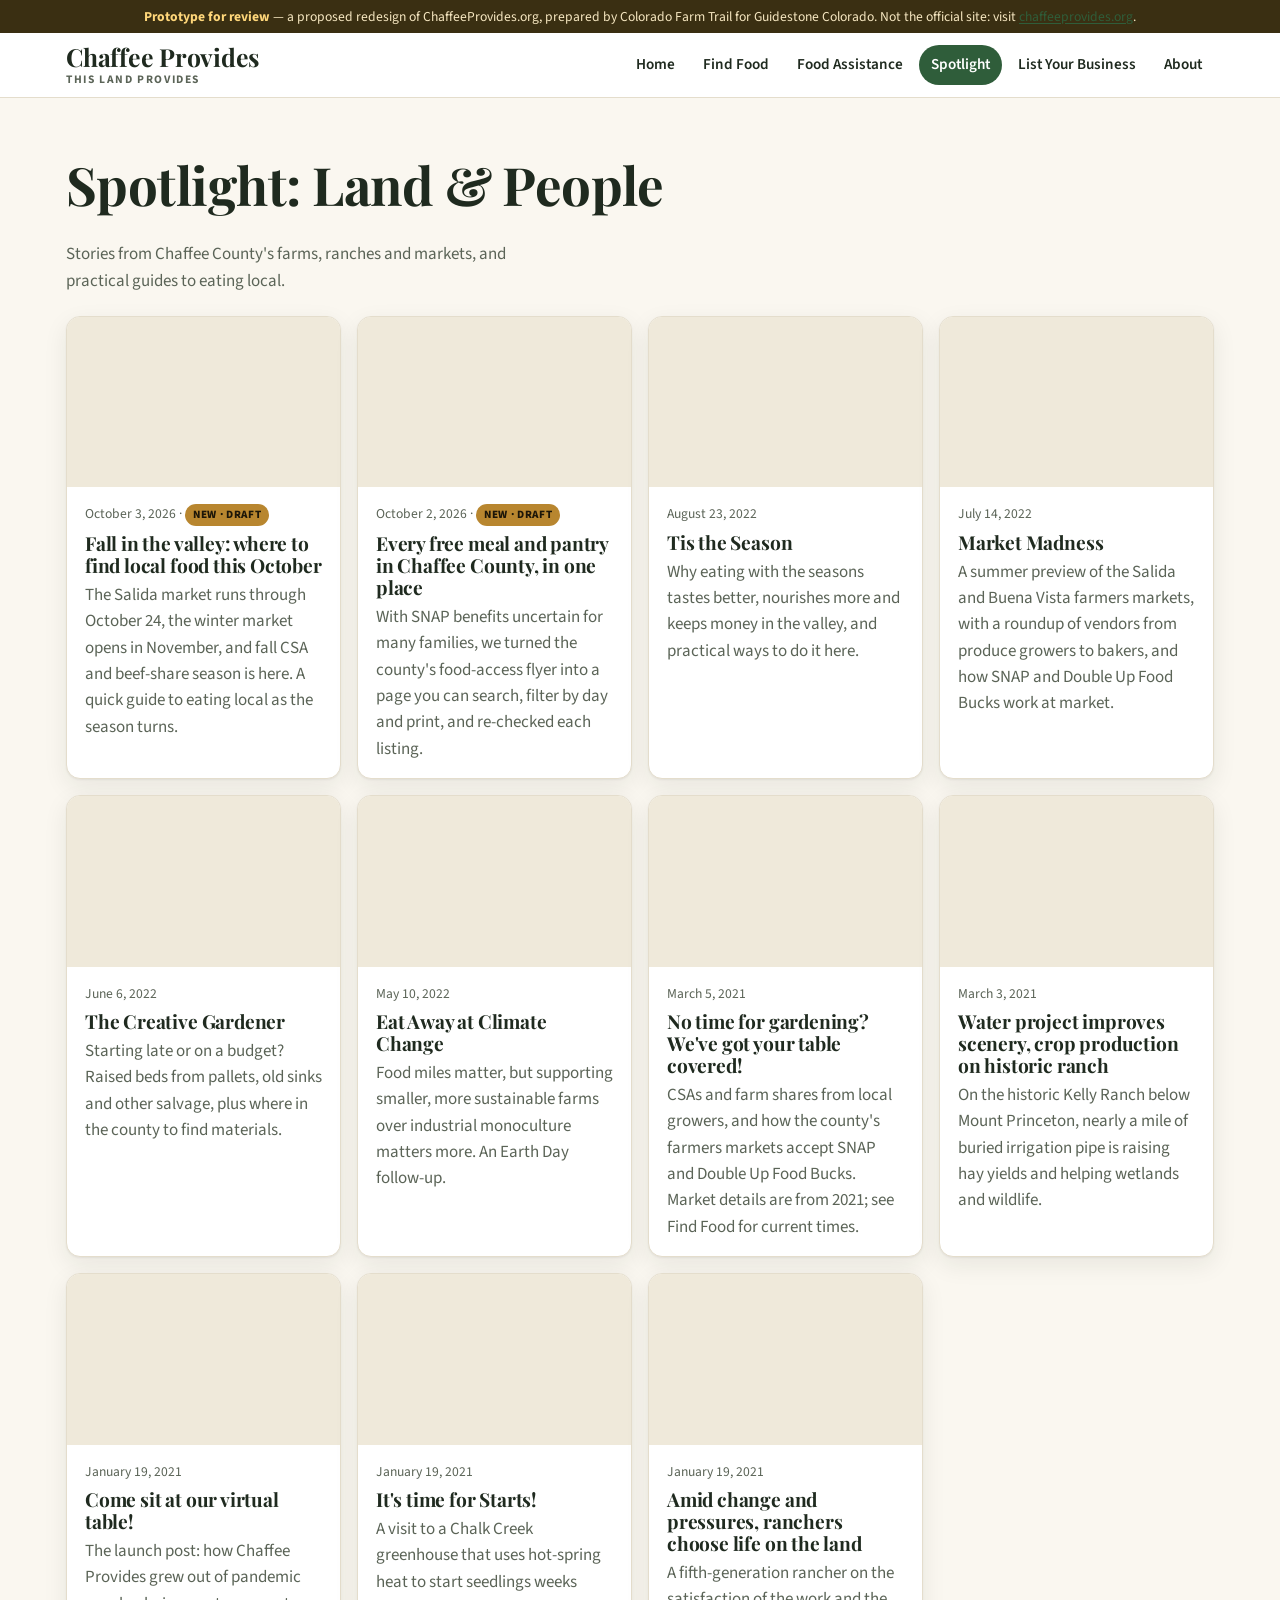
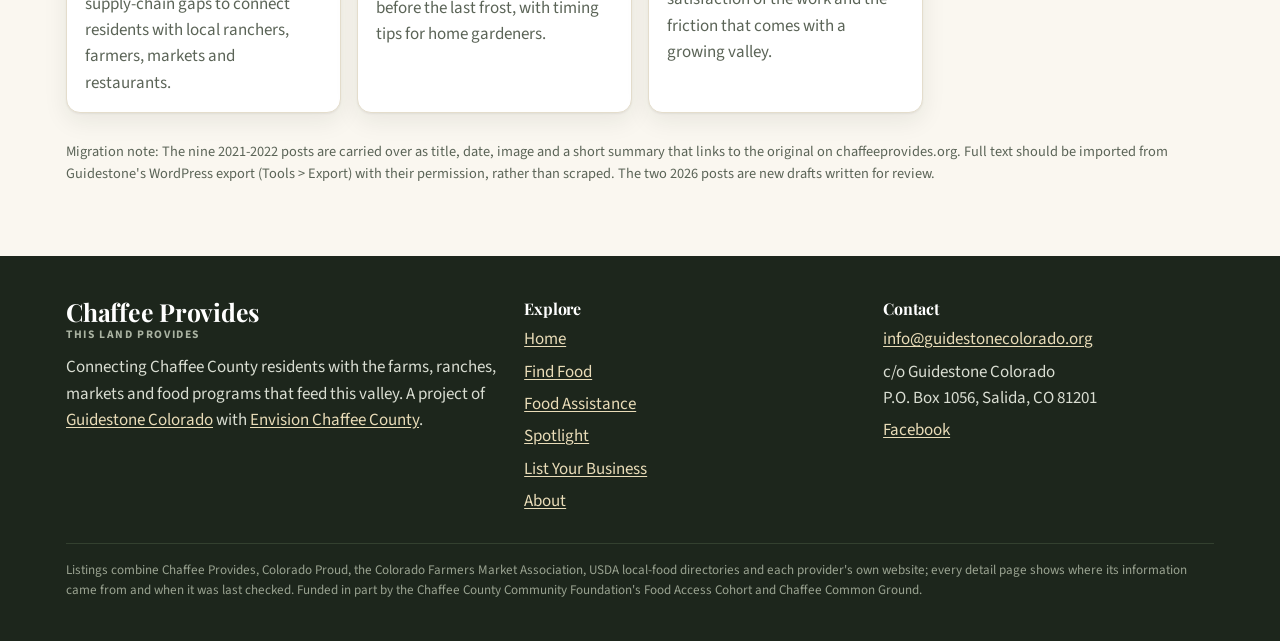
==== spotlight/index.html @ 0f8ee428 "Publish Chaffee Provides redesign prototype for review Copy of chaffee-provides/ from dbrown-creator" ====
<!doctype html>
<html lang="en" data-root="..">
<head>
<meta name="robots" content="noindex, nofollow">
<meta charset="utf-8">
<meta name="viewport" content="width=device-width, initial-scale=1">
<title>Spotlight: Land &amp; People · Chaffee Provides</title>
<meta name="description" content="Stories about Chaffee County's farms, ranches, markets and the people who feed the valley.">
<link rel="preconnect" href="https://fonts.googleapis.com"><link rel="preconnect" href="https://fonts.gstatic.com" crossorigin>
<link href="https://fonts.googleapis.com/css2?family=Playfair+Display:wght@600;700&family=Source+Sans+3:wght@400;600;700;800&display=swap" rel="stylesheet">
<link rel="stylesheet" href="../assets/site.css">
</head>
<body data-page="spotlight/index.html">
<div id="site-header"></div>
<main id="main">
  <section class="block">
    <div class="wrap">
      <div class="section-head"><div><h1>Spotlight: Land &amp; People</h1>
        <p>Stories from Chaffee County's farms, ranches and markets, and practical guides to eating local.</p></div></div>
      <div class="grid cols-3" id="posts"></div>
      <p class="muted" style="margin-top:28px;font-size:.9rem" id="note"></p>
    </div>
  </section>
</main>
<div id="site-footer"></div>
<script src="../assets/app.js"></script>
<script>
CP.load("posts").then(function(d){
  var esc = CP.esc;
  document.getElementById("posts").innerHTML = d.posts.map(function(p){
    return '<article class="card"><a class="post-card" href="post.html?slug='+encodeURIComponent(p.slug)+'">'
      + '<div class="img" role="img" aria-label="'+esc(p.alt)+'" style="background-image:url(\''+esc(p.image)+'\')"></div>'
      + '<div class="body"><div class="meta">'+esc(CP.fmtDate(p.date))+(p.draft ? ' · <span class="badge-new">New · draft</span>' : '')+'</div>'
      + '<h3>'+esc(p.title)+'</h3><p class="muted" style="margin:0">'+esc(p.excerpt)+'</p></div></a></article>';
  }).join("");
  document.getElementById("note").textContent = "Migration note: " + d.migration_note;
});
</script>
</body>
</html>
---- assets/site.css ----
/* Chaffee Provides — draft redesign. Tokens first; dark mode follows the OS. */
:root{
  --bg:#faf7f0; --bg-2:#f2ede1; --card:#ffffff; --ink:#1f2a1f; --muted:#5b6457;
  --line:#e4ddcc; --chip:#efe9da; --shadow:0 1px 2px rgba(31,42,31,.06),0 8px 24px rgba(31,42,31,.08);
  --green:#2f5d3a; --green-2:#3f7a4c; --on-green:#ffffff; --wheat:#b8862f; --rust:#a94f28;
  --sky:#4d82a3; --slate:#5b6b8c; --focus:#c8963e;
  --t-farm:#2f6b3c; --t-market:#a8761d; --t-assistance:#a94f28; --t-dining:#5b6b8c; --t-community:#3f7f9c;
  --radius:14px; --max:1180px;
  --serif:"Playfair Display", Georgia, "Times New Roman", serif;
  --sans:"Source Sans 3", system-ui, -apple-system, "Segoe UI", sans-serif;
}
@media (prefers-color-scheme: dark){
  :root{
    --bg:#121611; --bg-2:#181e17; --card:#1c231b; --ink:#ebe8df; --muted:#a4ab9d;
    --line:#2c3529; --chip:#252e23; --shadow:0 1px 2px rgba(0,0,0,.4),0 8px 24px rgba(0,0,0,.35);
    --green:#7fb88a; --green-2:#94c79e; --on-green:#0f1410; --wheat:#d9ad5c; --rust:#e08a62;
    --sky:#7fb3d1; --slate:#9aa8c6;
    --t-farm:#7fb88a; --t-market:#d9ad5c; --t-assistance:#e08a62; --t-dining:#9aa8c6; --t-community:#7fb3d1;
  }
}
*{ box-sizing:border-box; }
html{ -webkit-text-size-adjust:100%; }
body{ margin:0; background:var(--bg); color:var(--ink); font:17px/1.55 var(--sans); }
img{ max-width:100%; display:block; }
a{ color:var(--green); text-underline-offset:2px; }
a:hover{ color:var(--green-2); }
:focus-visible{ outline:3px solid var(--focus); outline-offset:2px; border-radius:6px; }
h1,h2,h3{ font-family:var(--serif); line-height:1.15; letter-spacing:-.01em; margin:0 0 .5em; }
h1{ font-size:clamp(2rem,4.5vw,3.3rem); }
h2{ font-size:clamp(1.5rem,3vw,2.1rem); }
h3{ font-size:1.2rem; }
p{ margin:0 0 1em; }
.wrap{ max-width:var(--max); margin:0 auto; padding:0 16px; }
.muted{ color:var(--muted); }
.sr-only{ position:absolute; width:1px; height:1px; overflow:hidden; clip:rect(0 0 0 0); white-space:nowrap; }
.skip{ position:absolute; left:-999px; top:8px; background:var(--card); padding:8px 12px; z-index:2000; }
.skip:focus{ left:8px; }

/* Draft banner */
.draft{ background:#3a2f12; color:#f6e7c1; font-size:.85rem; text-align:center; padding:6px 16px; }
.draft strong{ color:#ffd77a; }

/* Header */
.site-header{ background:var(--card); border-bottom:1px solid var(--line); position:sticky; top:0; z-index:1000; }
.site-header .wrap{ display:flex; align-items:center; gap:20px; min-height:64px; }
.brand{ display:flex; flex-direction:column; text-decoration:none; color:var(--ink); line-height:1; }
.brand .name{ font-family:var(--serif); font-size:1.55rem; font-weight:700; letter-spacing:-.01em; }
.brand .tag{ font-size:.72rem; text-transform:uppercase; letter-spacing:.14em; color:var(--muted); margin-top:4px; }
.nav{ margin-left:auto; display:flex; gap:4px; flex-wrap:wrap; }
.nav a{ text-decoration:none; color:var(--ink); padding:8px 12px; border-radius:999px; font-weight:600; font-size:.95rem; }
.nav a:hover{ background:var(--chip); }
.nav a[aria-current="page"]{ background:var(--green); color:var(--on-green); }
.menu-btn{ display:none; margin-left:auto; background:none; border:1px solid var(--line); color:var(--ink);
  border-radius:10px; padding:8px 12px; font:inherit; font-weight:600; cursor:pointer; }
@media (max-width:860px){
  .menu-btn{ display:block; }
  .nav{ display:none; position:absolute; left:0; right:0; top:100%; background:var(--card); border-bottom:1px solid var(--line);
    flex-direction:column; padding:8px 16px 16px; }
  .nav.open{ display:flex; }
  .nav a{ padding:12px; }
}

/* Buttons + chips */
.btn{ display:inline-flex; align-items:center; gap:8px; padding:11px 18px; border-radius:999px; font-weight:700;
  text-decoration:none; border:1px solid transparent; cursor:pointer; font:inherit; font-weight:700; }
.btn-primary{ background:var(--green); color:var(--on-green); }
.btn-primary:hover{ background:var(--green-2); color:var(--on-green); }
.btn-ghost{ background:transparent; color:var(--ink); border-color:var(--line); }
.btn-ghost:hover{ background:var(--chip); color:var(--ink); }
.chip{ display:inline-flex; align-items:center; gap:6px; padding:6px 12px; border-radius:999px; background:var(--chip);
  color:var(--ink); border:1px solid transparent; font:inherit; font-size:.9rem; font-weight:600; cursor:pointer; white-space:nowrap; }
.chip[aria-pressed="true"]{ background:var(--green); color:var(--on-green); }
.chip .dot{ width:9px; height:9px; border-radius:50%; flex:0 0 9px; }
.tag{ display:inline-block; font-size:.75rem; font-weight:700; letter-spacing:.04em; text-transform:uppercase; }
.pill{ display:inline-block; font-size:.78rem; font-weight:700; padding:2px 9px; border-radius:999px; background:var(--chip); color:var(--muted); }
.pill.ok{ background:color-mix(in srgb, var(--green) 16%, transparent); color:var(--green); }
.pill.warn{ background:color-mix(in srgb, var(--wheat) 22%, transparent); color:var(--wheat); }

/* Hero */
.hero{ position:relative; color:#fff; background:#2b3a2a center/cover no-repeat; }
.hero::before{ content:""; position:absolute; inset:0; background:linear-gradient(180deg,rgba(15,22,14,.35),rgba(15,22,14,.72)); }
.hero .wrap{ position:relative; padding:88px 16px 72px; }
.hero h1{ color:#fff; max-width:14ch; }
.hero p.lede{ font-size:1.2rem; max-width:44ch; color:#eef0e8; }
.search-bar{ display:flex; gap:8px; max-width:560px; margin-top:22px; background:var(--card); padding:6px; border-radius:999px; box-shadow:var(--shadow); }
.search-bar input{ flex:1; border:0; background:transparent; font:inherit; color:var(--ink); padding:8px 14px; min-width:0; }
.search-bar input:focus{ outline:none; }
.hero .notice{ margin-top:22px; max-width:640px; background:rgba(255,255,255,.12); border:1px solid rgba(255,255,255,.25);
  border-radius:12px; padding:12px 16px; font-size:.95rem; }
.hero .notice a{ color:#ffe3a3; }

/* Sections */
section.block{ padding:56px 0; }
section.block.alt{ background:var(--bg-2); }
.section-head{ display:flex; align-items:end; justify-content:space-between; gap:16px; margin-bottom:22px; flex-wrap:wrap; }
.section-head p{ margin:0; color:var(--muted); max-width:60ch; }
.grid{ display:grid; gap:16px; }
.grid.cols-3{ grid-template-columns:repeat(auto-fill,minmax(260px,1fr)); }
.grid.cols-4{ grid-template-columns:repeat(auto-fill,minmax(200px,1fr)); }
.card{ background:var(--card); border:1px solid var(--line); border-radius:var(--radius); box-shadow:var(--shadow); overflow:hidden; }
.card .body{ padding:16px 18px; }
.tile{ display:flex; flex-direction:column; gap:6px; padding:18px; text-decoration:none; color:var(--ink);
  background:var(--card); border:1px solid var(--line); border-radius:var(--radius); transition:transform .12s, box-shadow .12s; }
.tile:hover{ transform:translateY(-2px); box-shadow:var(--shadow); color:var(--ink); }
.tile .emoji{ font-size:1.7rem; }
.tile strong{ font-size:1.05rem; }
.tile span.count{ color:var(--muted); font-size:.9rem; }

/* Post cards */
.post-card{ display:flex; flex-direction:column; text-decoration:none; color:var(--ink); height:100%; }
.post-card .img{ aspect-ratio:16/10; background:var(--chip) center/cover no-repeat; }
.post-card .body{ display:flex; flex-direction:column; gap:6px; flex:1; }
.post-card h3{ margin:0; }
.post-card .meta{ font-size:.85rem; color:var(--muted); }
.post-card:hover h3{ color:var(--green); }
.badge-new{ display:inline-block; background:var(--wheat); color:#1c1608; font-size:.7rem; font-weight:800; letter-spacing:.06em;
  text-transform:uppercase; padding:2px 8px; border-radius:999px; }

/* Events list */
.events{ list-style:none; margin:0; padding:0; display:grid; gap:10px; }
.events li{ display:flex; gap:14px; align-items:flex-start; background:var(--card); border:1px solid var(--line); border-radius:12px; padding:12px 14px; }
.events .when{ flex:0 0 auto; min-width:92px; font-weight:800; color:var(--green); font-size:.9rem; }
.events .what strong{ display:block; }
.events .what span{ color:var(--muted); font-size:.92rem; }

/* Find-food layout */
.finder{ display:grid; grid-template-columns:380px 1fr; height:calc(100vh - 64px - 31px); min-height:520px; }
.finder aside{ border-right:1px solid var(--line); background:var(--card); display:flex; flex-direction:column; min-height:0; }
.finder .filters{ padding:14px 16px; border-bottom:1px solid var(--line); display:grid; gap:10px; }
.finder .filters input[type=search], .finder .filters select{ width:100%; font:inherit; padding:9px 12px; border:1px solid var(--line);
  border-radius:10px; background:var(--bg); color:var(--ink); }
.finder .chips{ display:flex; gap:6px; flex-wrap:wrap; }
.finder .row{ display:flex; gap:14px; flex-wrap:wrap; font-size:.93rem; }
.finder .row label{ display:flex; align-items:center; gap:6px; cursor:pointer; }
.finder .count{ padding:8px 16px; font-size:.9rem; color:var(--muted); border-bottom:1px solid var(--line); display:flex; justify-content:space-between; }
.finder .list{ overflow:auto; flex:1; }
.finder #map{ height:100%; }
.result{ display:block; padding:12px 16px; border-bottom:1px solid var(--line); text-decoration:none; color:var(--ink); }
.result:hover, .result.hl{ background:var(--bg-2); color:var(--ink); }
.result strong{ display:block; font-size:1.02rem; }
.result .sub{ font-size:.88rem; color:var(--muted); }
.result .types{ display:flex; gap:8px; flex-wrap:wrap; margin-top:3px; }
.mobile-toggle{ display:none; }
@media (max-width:860px){
  .finder{ grid-template-columns:1fr; height:auto; }
  .finder aside{ border-right:0; }
  .finder .list{ max-height:none; }
  .finder .mapbox{ height:60vh; position:sticky; top:64px; }
  .finder[data-view="list"] .mapbox{ display:none; }
  .finder[data-view="map"] .list, .finder[data-view="map"] .count{ display:none; }
  .mobile-toggle{ display:flex; gap:6px; }
}

/* Map pins */
.pin{ width:28px; height:28px; border-radius:50% 50% 50% 0; transform:rotate(-45deg); display:flex; align-items:center; justify-content:center;
  border:2px solid #fff; box-shadow:0 2px 6px rgba(0,0,0,.35); }
.pin span{ transform:rotate(45deg); font-size:13px; line-height:1; }
.leaflet-popup-content-wrapper, .leaflet-popup-tip{ background:var(--card); color:var(--ink); }
.leaflet-popup-content{ margin:12px 14px; font:15px/1.45 var(--sans); }
.leaflet-popup-content h4{ margin:0 0 4px; font-family:var(--serif); font-size:1.05rem; }
.leaflet-container a.leaflet-popup-close-button{ color:var(--muted); }

/* Provider page */
.crumbs{ font-size:.9rem; color:var(--muted); margin:22px 0 8px; }
.crumbs a{ color:var(--muted); }
.provider{ display:grid; grid-template-columns:1.4fr 1fr; gap:28px; padding-bottom:56px; }
@media (max-width:860px){ .provider{ grid-template-columns:1fr; } }
.facts{ display:grid; gap:12px; margin:18px 0; }
.fact{ display:grid; grid-template-columns:28px 1fr; gap:8px; align-items:start; }
.fact .ic{ font-size:1.1rem; }
.fact .src{ display:block; font-size:.78rem; color:var(--muted); }
.fact .src a{ color:var(--muted); }
.mini-map{ height:300px; border-radius:var(--radius); border:1px solid var(--line); }
.sources{ font-size:.9rem; }
.sources li{ margin-bottom:4px; }
.notice-box{ border-left:4px solid var(--wheat); background:var(--card); padding:12px 16px; border-radius:0 10px 10px 0; margin:14px 0; }

/* Tables */
.table-wrap{ overflow-x:auto; border:1px solid var(--line); border-radius:12px; background:var(--card); }
table{ border-collapse:collapse; width:100%; font-size:.95rem; }
th, td{ text-align:left; padding:10px 14px; border-bottom:1px solid var(--line); vertical-align:top; }
th{ background:var(--bg-2); font-size:.82rem; text-transform:uppercase; letter-spacing:.05em; }
tr:last-child td{ border-bottom:0; }

/* Article */
.article{ max-width:740px; margin:0 auto; padding:24px 16px 64px; }
.article .hero-img{ border-radius:var(--radius); aspect-ratio:16/9; object-fit:cover; width:100%; margin:18px 0 24px; background:var(--chip); }
.article h2{ margin-top:1.4em; font-size:1.5rem; }
.article ul{ padding-left:1.2em; }
.article li{ margin-bottom:.4em; }
.article .meta{ color:var(--muted); font-size:.95rem; }
.callout{ background:var(--bg-2); border:1px solid var(--line); border-radius:12px; padding:14px 18px; margin:20px 0; }

/* Forms */
.form{ display:grid; gap:14px; max-width:640px; }
.form label{ display:grid; gap:6px; font-weight:600; }
.form input, .form select, .form textarea{ font:inherit; padding:10px 12px; border:1px solid var(--line); border-radius:10px; background:var(--card); color:var(--ink); }
.form fieldset{ border:1px solid var(--line); border-radius:12px; padding:12px 14px; }
.form fieldset label{ display:inline-flex; font-weight:500; margin:4px 14px 4px 0; gap:6px; }

/* Footer */
.site-footer{ background:#1d261c; color:#d9ddd2; padding:44px 0 28px; margin-top:0; }
.site-footer a{ color:#e9dcb8; }
.site-footer .cols{ display:grid; grid-template-columns:1.3fr 1fr 1fr; gap:28px; }
@media (max-width:760px){ .site-footer .cols{ grid-template-columns:1fr; } }
.site-footer .brand .name{ color:#fff; }
.site-footer .brand .tag{ color:#aab3a2; }
.site-footer ul{ list-style:none; padding:0; margin:0; display:grid; gap:6px; }
.site-footer blockquote{ margin:14px 0 0; font-family:var(--serif); font-style:italic; color:#c9cfbf; }
.site-footer .fine{ margin-top:28px; font-size:.82rem; color:#9aa391; border-top:1px solid #33402f; padding-top:16px; }
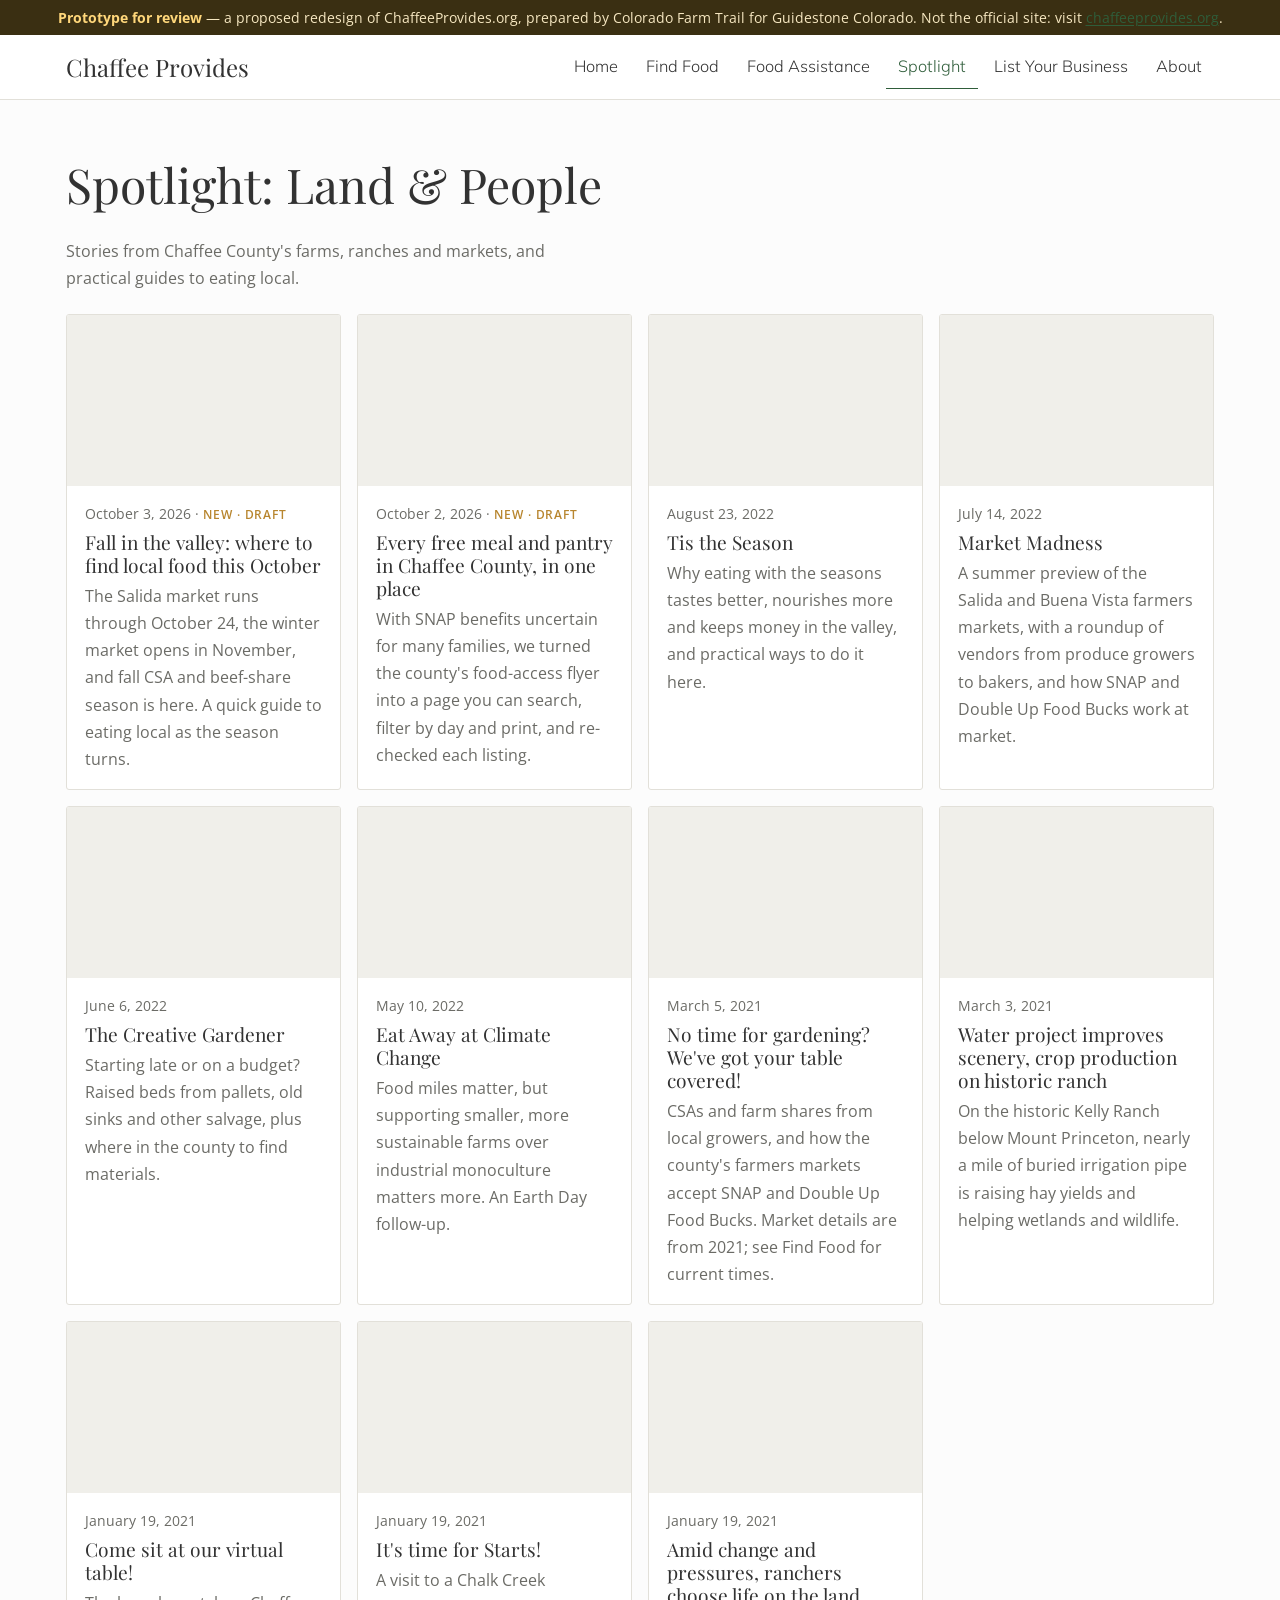
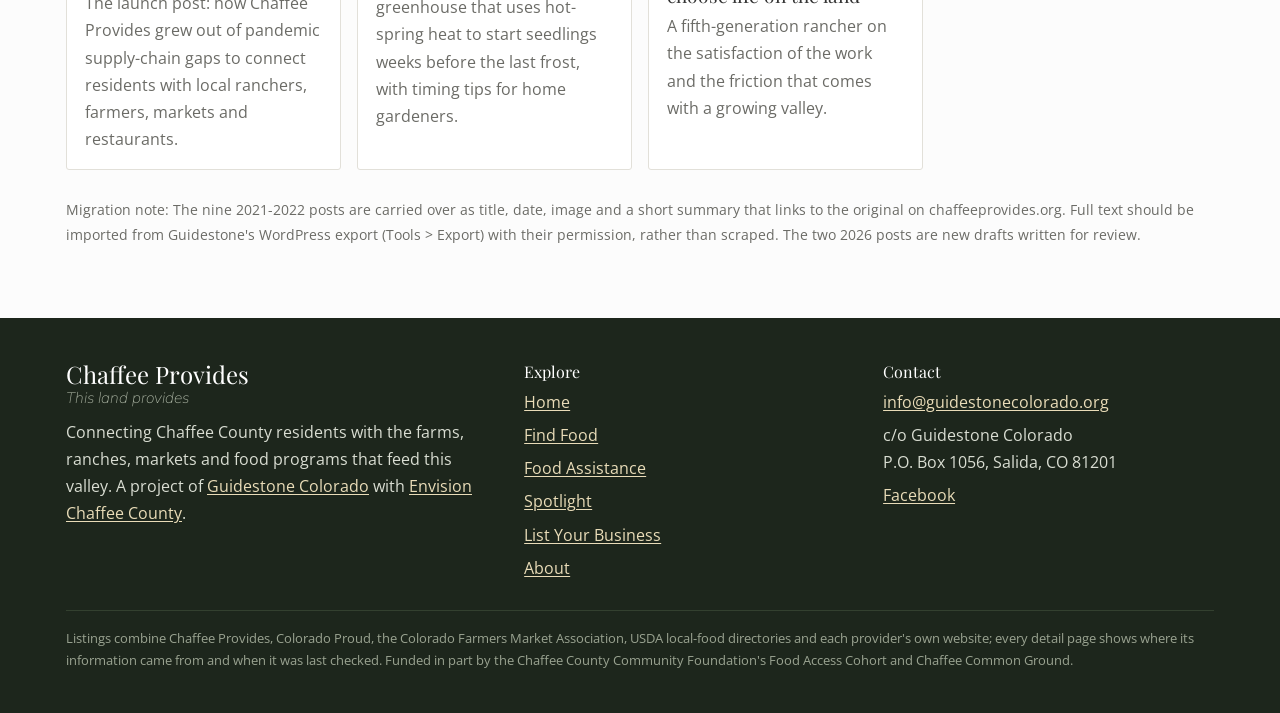
==== commit afdc1c56: "Update prototype: street map with a map key, refreshed data, original site's look - Map: OpenStreetM" ====
--- a/spotlight/index.html
+++ b/spotlight/index.html
@@ -1,13 +1,13 @@
 <!doctype html>
 <html lang="en" data-root="..">
 <head>
+<meta charset="utf-8">
 <meta name="robots" content="noindex, nofollow">
-<meta charset="utf-8">
 <meta name="viewport" content="width=device-width, initial-scale=1">
 <title>Spotlight: Land &amp; People · Chaffee Provides</title>
 <meta name="description" content="Stories about Chaffee County's farms, ranches, markets and the people who feed the valley.">
 <link rel="preconnect" href="https://fonts.googleapis.com"><link rel="preconnect" href="https://fonts.gstatic.com" crossorigin>
-<link href="https://fonts.googleapis.com/css2?family=Playfair+Display:wght@600;700&family=Source+Sans+3:wght@400;600;700;800&display=swap" rel="stylesheet">
+<link href="https://fonts.googleapis.com/css2?family=Mulish:ital,wght@0,200;0,300;0,400;1,200&family=Open+Sans:ital,wght@0,300;0,400;0,600;0,700;1,300&family=Playfair+Display:ital,wght@0,400;0,700;1,400&display=swap" rel="stylesheet">
 <link rel="stylesheet" href="../assets/site.css">
 </head>
 <body data-page="spotlight/index.html">
--- a/assets/site.css
+++ b/assets/site.css
@@ -1,18 +1,19 @@
 /* Chaffee Provides — draft redesign. Tokens first; dark mode follows the OS. */
 :root{
-  --bg:#faf7f0; --bg-2:#f2ede1; --card:#ffffff; --ink:#1f2a1f; --muted:#5b6457;
-  --line:#e4ddcc; --chip:#efe9da; --shadow:0 1px 2px rgba(31,42,31,.06),0 8px 24px rgba(31,42,31,.08);
+  --bg:#fcfcfc; --bg-2:#f3f2ee; --card:#ffffff; --ink:#323232; --muted:#6b6b66;
+  --line:#e2e0d9; --chip:#f0efea; --shadow:none;
   --green:#2f5d3a; --green-2:#3f7a4c; --on-green:#ffffff; --wheat:#b8862f; --rust:#a94f28;
   --sky:#4d82a3; --slate:#5b6b8c; --focus:#c8963e;
   --t-farm:#2f6b3c; --t-market:#a8761d; --t-assistance:#a94f28; --t-dining:#5b6b8c; --t-community:#3f7f9c;
-  --radius:14px; --max:1180px;
+  --radius:3px; --max:1180px;
   --serif:"Playfair Display", Georgia, "Times New Roman", serif;
-  --sans:"Source Sans 3", system-ui, -apple-system, "Segoe UI", sans-serif;
+  --sans:"Open Sans", system-ui, -apple-system, "Segoe UI", sans-serif;
+  --light:"Mulish", "Open Sans", sans-serif;
 }
 @media (prefers-color-scheme: dark){
   :root{
     --bg:#121611; --bg-2:#181e17; --card:#1c231b; --ink:#ebe8df; --muted:#a4ab9d;
-    --line:#2c3529; --chip:#252e23; --shadow:0 1px 2px rgba(0,0,0,.4),0 8px 24px rgba(0,0,0,.35);
+    --line:#2c3529; --chip:#252e23; --shadow:none;
     --green:#7fb88a; --green-2:#94c79e; --on-green:#0f1410; --wheat:#d9ad5c; --rust:#e08a62;
     --sky:#7fb3d1; --slate:#9aa8c6;
     --t-farm:#7fb88a; --t-market:#d9ad5c; --t-assistance:#e08a62; --t-dining:#9aa8c6; --t-community:#7fb3d1;
@@ -20,15 +21,17 @@
 }
 *{ box-sizing:border-box; }
 html{ -webkit-text-size-adjust:100%; }
-body{ margin:0; background:var(--bg); color:var(--ink); font:17px/1.55 var(--sans); }
+body{ margin:0; background:var(--bg); color:var(--ink); font:16px/1.7 var(--sans); }
 img{ max-width:100%; display:block; }
 a{ color:var(--green); text-underline-offset:2px; }
 a:hover{ color:var(--green-2); }
 :focus-visible{ outline:3px solid var(--focus); outline-offset:2px; border-radius:6px; }
-h1,h2,h3{ font-family:var(--serif); line-height:1.15; letter-spacing:-.01em; margin:0 0 .5em; }
-h1{ font-size:clamp(2rem,4.5vw,3.3rem); }
-h2{ font-size:clamp(1.5rem,3vw,2.1rem); }
-h3{ font-size:1.2rem; }
+/* Type follows the original chaffeeprovides.org: Playfair Display titles, Mulish (light)
+   section headings, Open Sans text. */
+h1,h2,h3{ line-height:1.2; margin:0 0 .5em; font-weight:400; }
+h1{ font-family:var(--serif); font-size:clamp(2rem,4.5vw,3rem); }
+h2{ font-family:var(--light); font-weight:300; font-size:clamp(1.6rem,3vw,2.1rem); }
+h3{ font-family:var(--serif); font-size:1.2rem; }
 p{ margin:0 0 1em; }
 .wrap{ max-width:var(--max); margin:0 auto; padding:0 16px; }
 .muted{ color:var(--muted); }
@@ -44,14 +47,14 @@
 .site-header{ background:var(--card); border-bottom:1px solid var(--line); position:sticky; top:0; z-index:1000; }
 .site-header .wrap{ display:flex; align-items:center; gap:20px; min-height:64px; }
 .brand{ display:flex; flex-direction:column; text-decoration:none; color:var(--ink); line-height:1; }
-.brand .name{ font-family:var(--serif); font-size:1.55rem; font-weight:700; letter-spacing:-.01em; }
-.brand .tag{ font-size:.72rem; text-transform:uppercase; letter-spacing:.14em; color:var(--muted); margin-top:4px; }
+.brand .name{ font-family:var(--serif); font-size:1.5rem; font-weight:400; }
+.brand .tag{ text-transform:none; letter-spacing:0; font-family:var(--light); font-style:italic; font-weight:200; font-size:.95rem; color:var(--muted); margin-top:4px; }
 .nav{ margin-left:auto; display:flex; gap:4px; flex-wrap:wrap; }
-.nav a{ text-decoration:none; color:var(--ink); padding:8px 12px; border-radius:999px; font-weight:600; font-size:.95rem; }
-.nav a:hover{ background:var(--chip); }
-.nav a[aria-current="page"]{ background:var(--green); color:var(--on-green); }
+.nav a{ text-decoration:none; color:var(--ink); padding:8px 12px; font-family:var(--light); font-weight:300; font-size:1.02rem; border-bottom:1px solid transparent; }
+.nav a:hover{ color:var(--green); }
+.nav a[aria-current="page"]{ color:var(--green); border-bottom-color:var(--green); }
 .menu-btn{ display:none; margin-left:auto; background:none; border:1px solid var(--line); color:var(--ink);
-  border-radius:10px; padding:8px 12px; font:inherit; font-weight:600; cursor:pointer; }
+  border-radius:2px; padding:8px 12px; font:inherit; cursor:pointer; }
 @media (max-width:860px){
   .menu-btn{ display:block; }
   .nav{ display:none; position:absolute; left:0; right:0; top:100%; background:var(--card); border-bottom:1px solid var(--line);
@@ -61,33 +64,34 @@
 }
 
 /* Buttons + chips */
-.btn{ display:inline-flex; align-items:center; gap:8px; padding:11px 18px; border-radius:999px; font-weight:700;
-  text-decoration:none; border:1px solid transparent; cursor:pointer; font:inherit; font-weight:700; }
+.btn{ display:inline-flex; align-items:center; gap:8px; padding:11px 20px; border-radius:2px;
+  text-decoration:none; border:1px solid transparent; cursor:pointer; font:inherit; font-size:.8rem; font-weight:600;
+  text-transform:uppercase; letter-spacing:.1em; }
 .btn-primary{ background:var(--green); color:var(--on-green); }
 .btn-primary:hover{ background:var(--green-2); color:var(--on-green); }
 .btn-ghost{ background:transparent; color:var(--ink); border-color:var(--line); }
 .btn-ghost:hover{ background:var(--chip); color:var(--ink); }
-.chip{ display:inline-flex; align-items:center; gap:6px; padding:6px 12px; border-radius:999px; background:var(--chip);
-  color:var(--ink); border:1px solid transparent; font:inherit; font-size:.9rem; font-weight:600; cursor:pointer; white-space:nowrap; }
+.chip{ display:inline-flex; align-items:center; gap:6px; padding:6px 12px; border-radius:2px; background:var(--chip);
+  color:var(--ink); border:1px solid transparent; font:inherit; font-size:.9rem; cursor:pointer; white-space:nowrap; }
 .chip[aria-pressed="true"]{ background:var(--green); color:var(--on-green); }
 .chip .dot{ width:9px; height:9px; border-radius:50%; flex:0 0 9px; }
-.tag{ display:inline-block; font-size:.75rem; font-weight:700; letter-spacing:.04em; text-transform:uppercase; }
-.pill{ display:inline-block; font-size:.78rem; font-weight:700; padding:2px 9px; border-radius:999px; background:var(--chip); color:var(--muted); }
+.tag{ display:inline-block; font-size:.75rem; font-weight:600; letter-spacing:.06em; text-transform:uppercase; }
+.pill{ display:inline-block; font-size:.78rem; font-weight:600; padding:1px 8px; border-radius:2px; background:var(--chip); color:var(--muted); }
 .pill.ok{ background:color-mix(in srgb, var(--green) 16%, transparent); color:var(--green); }
 .pill.warn{ background:color-mix(in srgb, var(--wheat) 22%, transparent); color:var(--wheat); }
 
 /* Hero */
-.hero{ position:relative; color:#fff; background:#2b3a2a center/cover no-repeat; }
-.hero::before{ content:""; position:absolute; inset:0; background:linear-gradient(180deg,rgba(15,22,14,.35),rgba(15,22,14,.72)); }
-.hero .wrap{ position:relative; padding:88px 16px 72px; }
-.hero h1{ color:#fff; max-width:14ch; }
-.hero p.lede{ font-size:1.2rem; max-width:44ch; color:#eef0e8; }
-.search-bar{ display:flex; gap:8px; max-width:560px; margin-top:22px; background:var(--card); padding:6px; border-radius:999px; box-shadow:var(--shadow); }
-.search-bar input{ flex:1; border:0; background:transparent; font:inherit; color:var(--ink); padding:8px 14px; min-width:0; }
+.hero{ position:relative; background:#5a6b48 center/cover no-repeat; }
+.hero .wrap{ padding:72px 16px; }
+.hero .panel{ max-width:680px; margin:0 auto; background:rgba(255,255,255,.88); color:#323232; padding:32px 36px; text-align:center; }
+.hero h1{ color:#323232; }
+.hero p.lede{ font-weight:300; font-size:1.2rem; margin:0 auto; max-width:46ch; }
+@media (max-width:560px){ .hero .wrap{ padding:40px 16px; } .hero .panel{ padding:24px 18px; } }
+.search-bar{ display:flex; gap:6px; max-width:520px; margin:22px auto 0; background:#fff; padding:4px; border:1px solid #cfcdc4; }
+.search-bar input{ flex:1; border:0; background:transparent; font:inherit; color:#323232; padding:8px 14px; min-width:0; }
 .search-bar input:focus{ outline:none; }
-.hero .notice{ margin-top:22px; max-width:640px; background:rgba(255,255,255,.12); border:1px solid rgba(255,255,255,.25);
-  border-radius:12px; padding:12px 16px; font-size:.95rem; }
-.hero .notice a{ color:#ffe3a3; }
+.hero .notice{ margin:20px auto 0; max-width:560px; border-top:1px solid #d8d6ce; padding-top:14px; font-size:.92rem; }
+.hero .notice a{ color:#2f5d3a; }
 
 /* Sections */
 section.block{ padding:56px 0; }
@@ -99,11 +103,12 @@
 .grid.cols-4{ grid-template-columns:repeat(auto-fill,minmax(200px,1fr)); }
 .card{ background:var(--card); border:1px solid var(--line); border-radius:var(--radius); box-shadow:var(--shadow); overflow:hidden; }
 .card .body{ padding:16px 18px; }
-.tile{ display:flex; flex-direction:column; gap:6px; padding:18px; text-decoration:none; color:var(--ink);
-  background:var(--card); border:1px solid var(--line); border-radius:var(--radius); transition:transform .12s, box-shadow .12s; }
-.tile:hover{ transform:translateY(-2px); box-shadow:var(--shadow); color:var(--ink); }
-.tile .emoji{ font-size:1.7rem; }
-.tile strong{ font-size:1.05rem; }
+.tile{ display:flex; flex-direction:column; gap:2px; padding:14px 16px; text-decoration:none; color:var(--ink);
+  background:var(--card); border:1px solid var(--line); }
+.tile:hover{ border-color:var(--green); color:var(--ink); }
+.tile:hover strong{ color:var(--green); }
+.tile strong{ font-family:var(--serif); font-weight:400; font-size:1.15rem; display:flex; align-items:center; gap:8px; }
+.tile .dot{ width:9px; height:9px; border-radius:50%; flex:0 0 9px; }
 .tile span.count{ color:var(--muted); font-size:.9rem; }
 
 /* Post cards */
@@ -113,27 +118,29 @@
 .post-card h3{ margin:0; }
 .post-card .meta{ font-size:.85rem; color:var(--muted); }
 .post-card:hover h3{ color:var(--green); }
-.badge-new{ display:inline-block; background:var(--wheat); color:#1c1608; font-size:.7rem; font-weight:800; letter-spacing:.06em;
-  text-transform:uppercase; padding:2px 8px; border-radius:999px; }
+.badge-new{ display:inline-block; color:var(--wheat); font-size:.72rem; font-weight:600; letter-spacing:.08em;
+  text-transform:uppercase; }
 
 /* Events list */
 .events{ list-style:none; margin:0; padding:0; display:grid; gap:10px; }
-.events li{ display:flex; gap:14px; align-items:flex-start; background:var(--card); border:1px solid var(--line); border-radius:12px; padding:12px 14px; }
-.events .when{ flex:0 0 auto; min-width:92px; font-weight:800; color:var(--green); font-size:.9rem; }
+.events li{ display:flex; gap:14px; align-items:flex-start; border-bottom:1px solid var(--line); padding:10px 0; }
+.events .when{ flex:0 0 auto; min-width:92px; font-weight:600; color:var(--green); font-size:.9rem; }
 .events .what strong{ display:block; }
 .events .what span{ color:var(--muted); font-size:.92rem; }
 
 /* Find-food layout */
-.finder{ display:grid; grid-template-columns:380px 1fr; height:calc(100vh - 64px - 31px); min-height:520px; }
-.finder aside{ border-right:1px solid var(--line); background:var(--card); display:flex; flex-direction:column; min-height:0; }
+/* Fill the screen below the header + banner (measured in app.js as --chrome). */
+.finder{ display:grid; grid-template-columns:380px 1fr; height:calc(100vh - var(--chrome, 95px)); height:calc(100dvh - var(--chrome, 95px)); min-height:460px; }
+/* The whole panel scrolls as one, so tall filters (big text, narrow screens) never squeeze the results list. */
+.finder aside{ border-right:1px solid var(--line); background:var(--card); display:flex; flex-direction:column; min-height:0; overflow-y:auto; }
 .finder .filters{ padding:14px 16px; border-bottom:1px solid var(--line); display:grid; gap:10px; }
 .finder .filters input[type=search], .finder .filters select{ width:100%; font:inherit; padding:9px 12px; border:1px solid var(--line);
-  border-radius:10px; background:var(--bg); color:var(--ink); }
+  border-radius:2px; background:var(--bg); color:var(--ink); }
 .finder .chips{ display:flex; gap:6px; flex-wrap:wrap; }
 .finder .row{ display:flex; gap:14px; flex-wrap:wrap; font-size:.93rem; }
 .finder .row label{ display:flex; align-items:center; gap:6px; cursor:pointer; }
-.finder .count{ padding:8px 16px; font-size:.9rem; color:var(--muted); border-bottom:1px solid var(--line); display:flex; justify-content:space-between; }
-.finder .list{ overflow:auto; flex:1; }
+.finder .count{ padding:8px 16px; font-size:.9rem; color:var(--muted); border-bottom:1px solid var(--line); display:flex; justify-content:space-between; position:sticky; top:0; z-index:2; background:var(--card); }
+.finder .list{ flex:none; }
 .finder #map{ height:100%; }
 .result{ display:block; padding:12px 16px; border-bottom:1px solid var(--line); text-decoration:none; color:var(--ink); }
 .result:hover, .result.hl{ background:var(--bg-2); color:var(--ink); }
@@ -143,7 +150,8 @@
 .mobile-toggle{ display:none; }
 @media (max-width:860px){
   .finder{ grid-template-columns:1fr; height:auto; }
-  .finder aside{ border-right:0; }
+  .finder aside{ border-right:0; overflow:visible; }
+  .finder .count{ position:static; }
   .finder .list{ max-height:none; }
   .finder .mapbox{ height:60vh; position:sticky; top:64px; }
   .finder[data-view="list"] .mapbox{ display:none; }
@@ -151,14 +159,31 @@
   .mobile-toggle{ display:flex; gap:6px; }
 }
 
+/* Map-only view (find-food.html?embed=1) */
+.embed body{ overflow:hidden; }
+.embed .draft, .embed .site-header, .embed .finder aside, .embed .site-footer{ display:none; }
+.embed .finder, .embed .finder[data-view] .mapbox{ display:block; grid-template-columns:1fr; height:100vh; height:100dvh; position:static; }
+
+/* Map key (find-food.html) */
+.map-legend{ background:rgba(255,255,255,.94); color:#323232; border:1px solid #cfcdc4; padding:8px 10px; font:13px/1.3 var(--sans); }
+.map-legend-title{ font-size:.68rem; font-weight:600; letter-spacing:.08em; text-transform:uppercase; color:#6b6b66; margin-bottom:4px; }
+.map-legend button{ display:flex; align-items:center; gap:8px; width:100%; background:none; border:0; padding:3px 2px; font:inherit; color:inherit; cursor:pointer; text-align:left; }
+.map-legend button:hover{ text-decoration:underline; }
+.map-legend button[aria-pressed="true"]{ font-weight:600; }
+.pin-swatch{ width:12px; height:12px; flex:0 0 12px; border-radius:50% 50% 50% 0; transform:rotate(-45deg); border:1.5px solid #fff; box-shadow:0 0 0 1px rgba(0,0,0,.25); }
+
 /* Map pins */
-.pin{ width:28px; height:28px; border-radius:50% 50% 50% 0; transform:rotate(-45deg); display:flex; align-items:center; justify-content:center;
+.pin{ width:22px; height:22px; border-radius:50% 50% 50% 0; transform:rotate(-45deg); display:flex; align-items:center; justify-content:center;
   border:2px solid #fff; box-shadow:0 2px 6px rgba(0,0,0,.35); }
 .pin span{ transform:rotate(45deg); font-size:13px; line-height:1; }
 .leaflet-popup-content-wrapper, .leaflet-popup-tip{ background:var(--card); color:var(--ink); }
 .leaflet-popup-content{ margin:12px 14px; font:15px/1.45 var(--sans); }
 .leaflet-popup-content h4{ margin:0 0 4px; font-family:var(--serif); font-size:1.05rem; }
 .leaflet-container a.leaflet-popup-close-button{ color:var(--muted); }
+/* Map credit: required, but small and quiet. */
+.leaflet-container .leaflet-control-attribution{ font:10px/1.4 var(--sans); padding:0 5px; background:rgba(255,255,255,.6); color:#555; }
+.leaflet-container .leaflet-control-attribution a{ color:inherit; text-decoration:none; }
+@media (prefers-color-scheme: dark){ .leaflet-container .leaflet-control-attribution{ background:rgba(0,0,0,.45); color:#bbb; } }
 
 /* Provider page */
 .crumbs{ font-size:.9rem; color:var(--muted); margin:22px 0 8px; }
@@ -166,17 +191,17 @@
 .provider{ display:grid; grid-template-columns:1.4fr 1fr; gap:28px; padding-bottom:56px; }
 @media (max-width:860px){ .provider{ grid-template-columns:1fr; } }
 .facts{ display:grid; gap:12px; margin:18px 0; }
-.fact{ display:grid; grid-template-columns:28px 1fr; gap:8px; align-items:start; }
-.fact .ic{ font-size:1.1rem; }
+.fact{ display:grid; grid-template-columns:84px 1fr; gap:12px; align-items:baseline; border-top:1px solid var(--line); padding-top:10px; }
+.fact .ic{ font-size:.72rem; font-weight:600; letter-spacing:.08em; text-transform:uppercase; color:var(--muted); }
 .fact .src{ display:block; font-size:.78rem; color:var(--muted); }
 .fact .src a{ color:var(--muted); }
 .mini-map{ height:300px; border-radius:var(--radius); border:1px solid var(--line); }
 .sources{ font-size:.9rem; }
 .sources li{ margin-bottom:4px; }
-.notice-box{ border-left:4px solid var(--wheat); background:var(--card); padding:12px 16px; border-radius:0 10px 10px 0; margin:14px 0; }
+.notice-box{ border-left:4px solid var(--wheat); background:var(--card); padding:12px 16px; border-radius:0; margin:14px 0; }
 
 /* Tables */
-.table-wrap{ overflow-x:auto; border:1px solid var(--line); border-radius:12px; background:var(--card); }
+.table-wrap{ overflow-x:auto; border:1px solid var(--line); border-radius:3px; background:var(--card); }
 table{ border-collapse:collapse; width:100%; font-size:.95rem; }
 th, td{ text-align:left; padding:10px 14px; border-bottom:1px solid var(--line); vertical-align:top; }
 th{ background:var(--bg-2); font-size:.82rem; text-transform:uppercase; letter-spacing:.05em; }
@@ -189,13 +214,13 @@
 .article ul{ padding-left:1.2em; }
 .article li{ margin-bottom:.4em; }
 .article .meta{ color:var(--muted); font-size:.95rem; }
-.callout{ background:var(--bg-2); border:1px solid var(--line); border-radius:12px; padding:14px 18px; margin:20px 0; }
+.callout{ background:var(--bg-2); border:1px solid var(--line); border-radius:3px; padding:14px 18px; margin:20px 0; }
 
 /* Forms */
 .form{ display:grid; gap:14px; max-width:640px; }
 .form label{ display:grid; gap:6px; font-weight:600; }
-.form input, .form select, .form textarea{ font:inherit; padding:10px 12px; border:1px solid var(--line); border-radius:10px; background:var(--card); color:var(--ink); }
-.form fieldset{ border:1px solid var(--line); border-radius:12px; padding:12px 14px; }
+.form input, .form select, .form textarea{ font:inherit; padding:10px 12px; border:1px solid var(--line); border-radius:2px; background:var(--card); color:var(--ink); }
+.form fieldset{ border:1px solid var(--line); border-radius:3px; padding:12px 14px; }
 .form fieldset label{ display:inline-flex; font-weight:500; margin:4px 14px 4px 0; gap:6px; }
 
 /* Footer */
